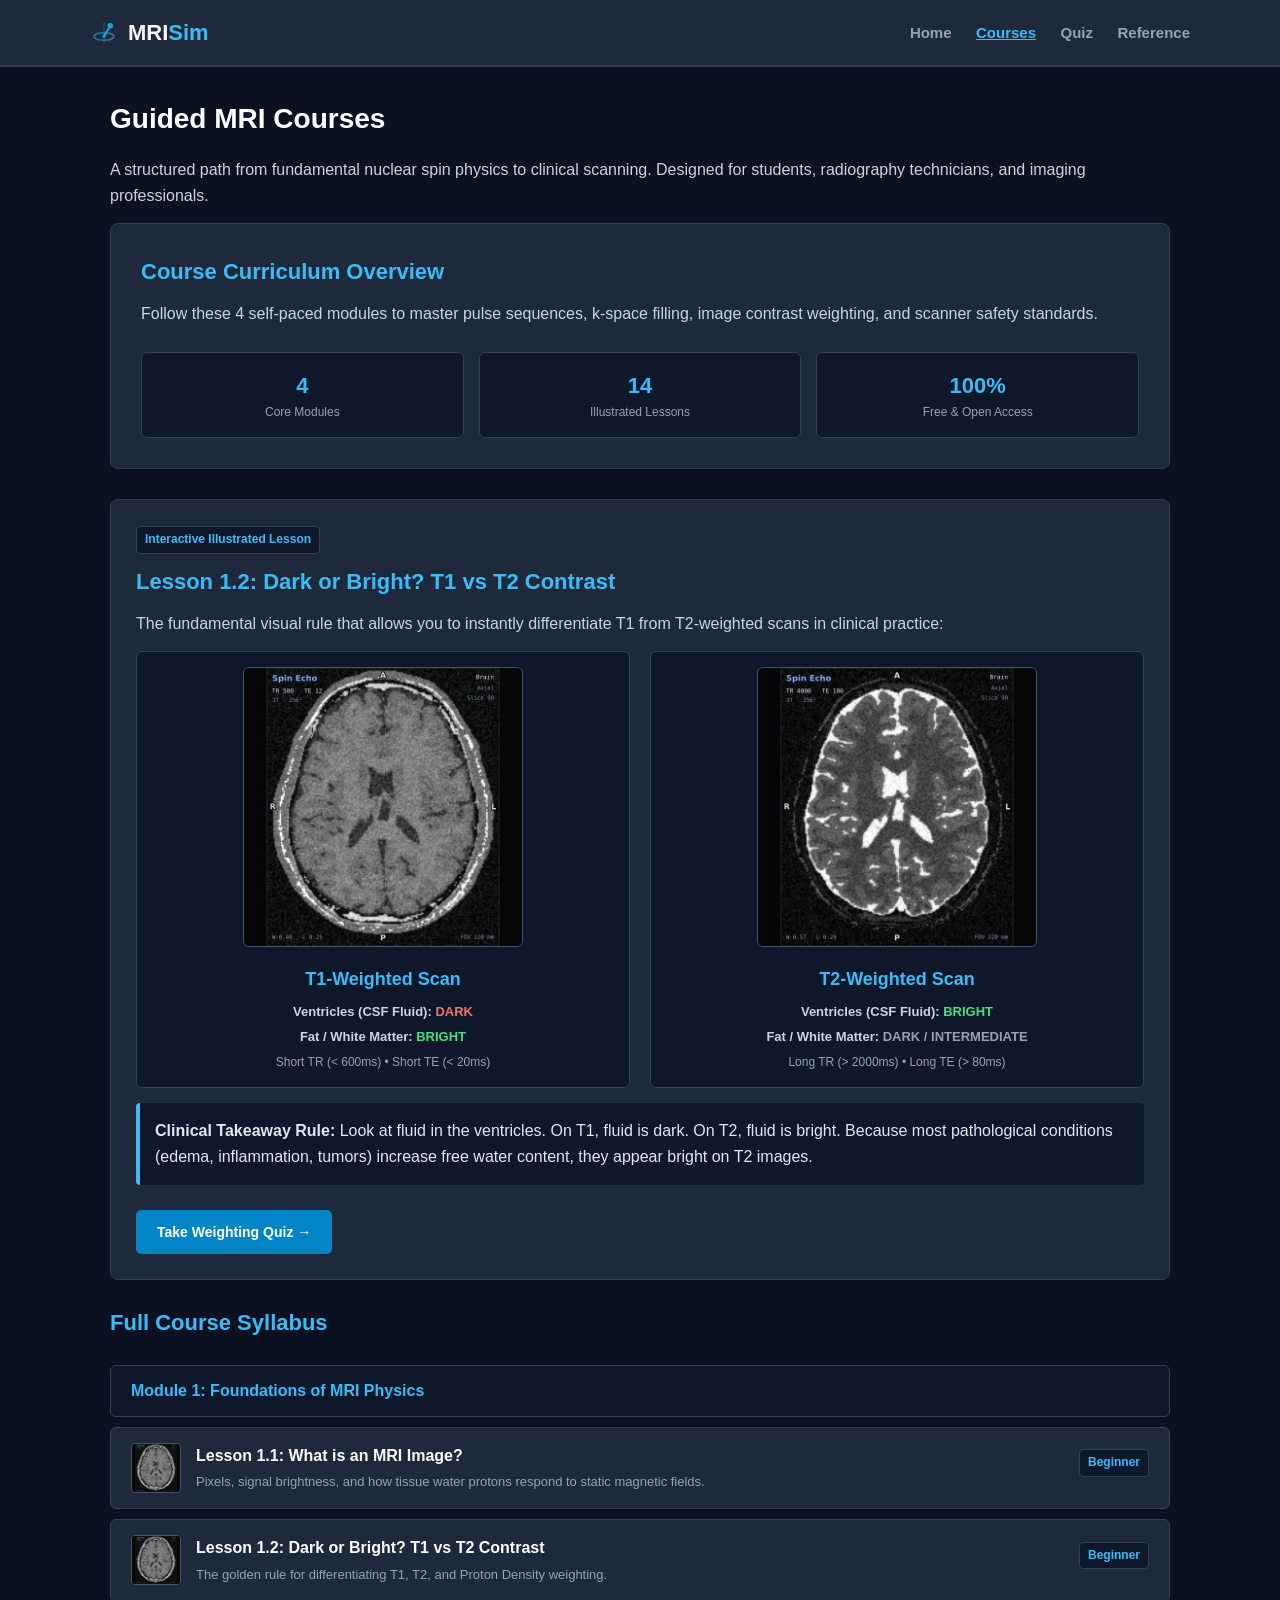
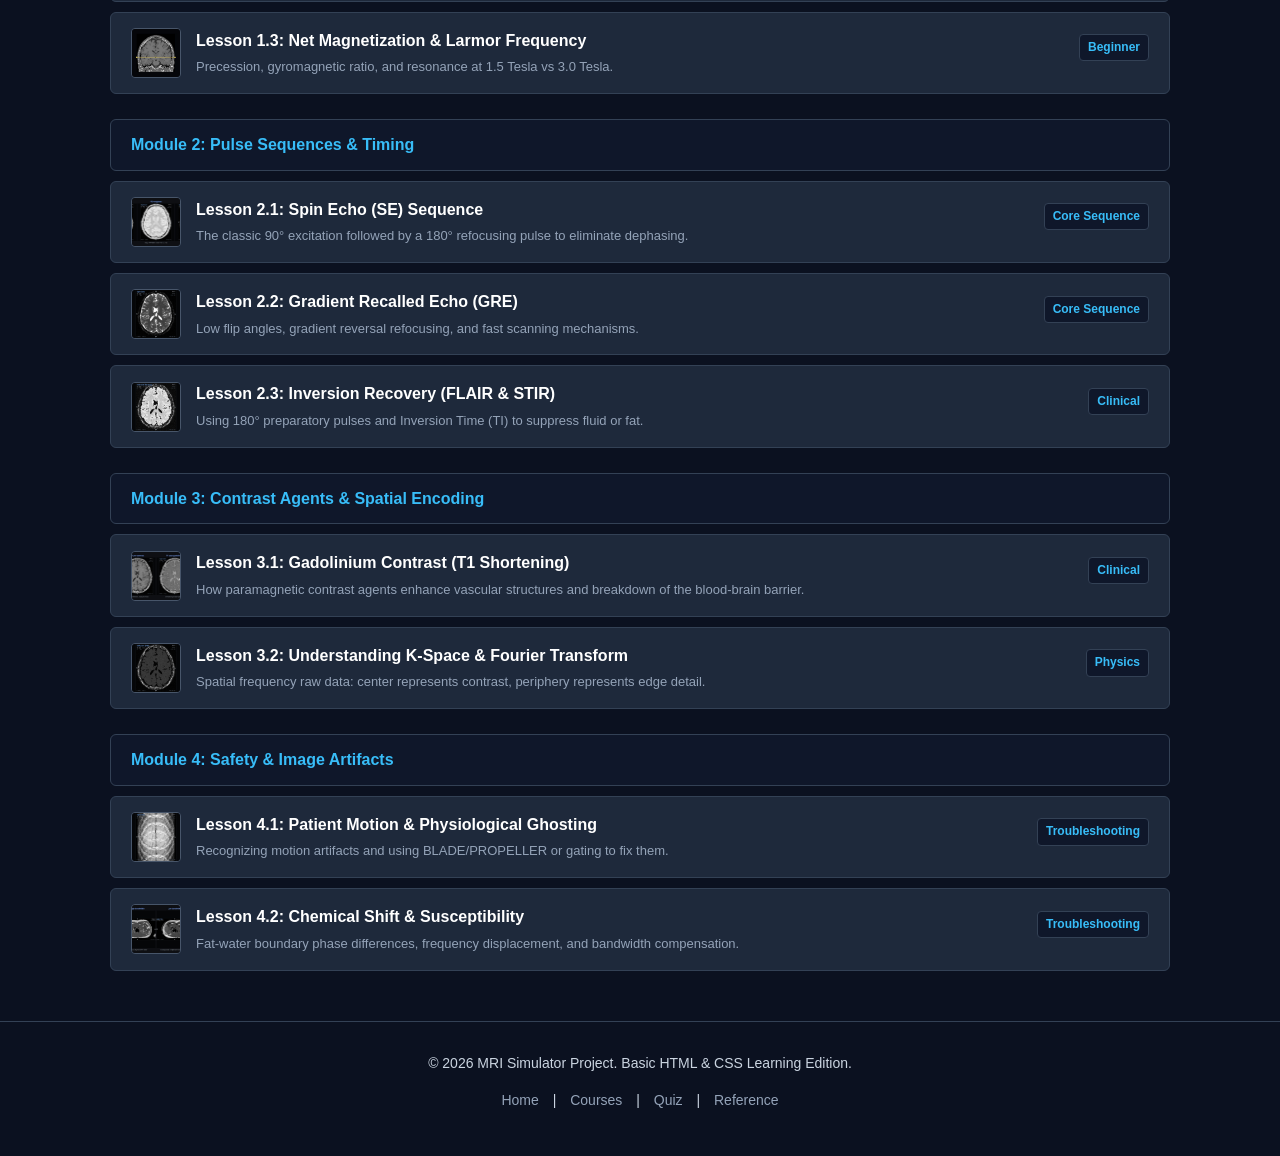
==== course.html @ f2201b95 "feat: course page design complete" ====
<!DOCTYPE html>
<html lang="en">
<head>
    <meta charset="UTF-8">
    <meta name="viewport" content="width=device-width, initial-scale=1.0">
    <title>MRI Simulator — Courses</title>
    <link rel="stylesheet" href="style.css">
</head>
<body>

    <!-- Simple Navigation Header with Logo -->
    <header>
        <div class="header-container">
            <a href="index.html" class="logo">
                <img src="img/logo.svg" alt="MRI Simulator Logo" class="header-logo">
                <span>MRI</span>Sim
            </a>
            <nav>
                <a href="index.html">Home</a>
                <a href="courses.html" class="active">Courses</a>
                <a href="quiz.html">Quiz</a>
                <a href="reference.html">Reference</a>
            </nav>
        </div>
    </header>

    <!-- Main Container -->
    <div class="container">

        <!-- Page Heading -->
        <h1>Guided MRI Courses</h1>
        <p>
            A structured path from fundamental nuclear spin physics to clinical scanning. Designed for students, radiography technicians, and imaging professionals.
        </p>

        <!-- Course Summary Hero -->
        <div class="hero">
            <h2>Course Curriculum Overview</h2>
            <p>
                Follow these 4 self-paced modules to master pulse sequences, k-space filling, image contrast weighting, and scanner safety standards.
            </p>
            <div class="stats-row">
                <div class="stat-box">
                    <div class="stat-number">4</div>
                    <div class="stat-label">Core Modules</div>
                </div>
                <div class="stat-box">
                    <div class="stat-number">14</div>
                    <div class="stat-label">Illustrated Lessons</div>
                </div>
                <div class="stat-box">
                    <div class="stat-number">100%</div>
                    <div class="stat-label">Free &amp; Open Access</div>
                </div>
            </div>
        </div>

        <!-- Featured Lesson: Visual T1 vs T2 Comparison -->
        <div class="quiz-box">
            <span class="card-tag">Interactive Illustrated Lesson</span>
            <h2>Lesson 1.2: Dark or Bright? T1 vs T2 Contrast</h2>
            <p>
                The fundamental visual rule that allows you to instantly differentiate T1 from T2-weighted scans in clinical practice:
            </p>

            <!-- Visual Side-by-Side Scans -->
            <div class="lesson-compare-grid">
                <!-- Column 1: T1 Scan -->
                <div class="lesson-compare-col">
                    <img src="img/lesson-t1.jpg" alt="T1 Weighted Brain MRI Scan" class="lesson-img">
                    <h3 style="color: #38bdf8;">T1-Weighted Scan</h3>
                    <p style="font-size: 13px; color: #cbd5e1; margin-bottom: 5px;"><strong>Ventricles (CSF Fluid):</strong> <span style="color: #f87171; font-weight: bold;">DARK</span></p>
                    <p style="font-size: 13px; color: #cbd5e1; margin-bottom: 5px;"><strong>Fat / White Matter:</strong> <span style="color: #4ade80; font-weight: bold;">BRIGHT</span></p>
                    <p style="font-size: 12px; color: #94a3b8; margin: 0;">Short TR (&lt; 600ms) &bull; Short TE (&lt; 20ms)</p>
                </div>

                <!-- Column 2: T2 Scan -->
                <div class="lesson-compare-col">
                    <img src="img/lesson-t2.jpg" alt="T2 Weighted Brain MRI Scan" class="lesson-img">
                    <h3 style="color: #38bdf8;">T2-Weighted Scan</h3>
                    <p style="font-size: 13px; color: #cbd5e1; margin-bottom: 5px;"><strong>Ventricles (CSF Fluid):</strong> <span style="color: #4ade80; font-weight: bold;">BRIGHT</span></p>
                    <p style="font-size: 13px; color: #cbd5e1; margin-bottom: 5px;"><strong>Fat / White Matter:</strong> <span style="color: #94a3b8; font-weight: bold;">DARK / INTERMEDIATE</span></p>
                    <p style="font-size: 12px; color: #94a3b8; margin: 0;">Long TR (&gt; 2000ms) &bull; Long TE (&gt; 80ms)</p>
                </div>
            </div>

            <div style="background-color: #0f172a; border-left: 4px solid #38bdf8; padding: 15px; border-radius: 4px; margin-top: 15px;">
                <strong>Clinical Takeaway Rule:</strong> Look at fluid in the ventricles. On T1, fluid is dark. On T2, fluid is bright. Because most pathological conditions (edema, inflammation, tumors) increase free water content, they appear bright on T2 images.
            </div>

            <div style="margin-top: 15px;">
                <a href="quiz.html" class="btn btn-primary">Take Weighting Quiz →</a>
            </div>
        </div>

        <!-- Curriculum Modules List with Image Previews -->
        <h2>Full Course Syllabus</h2>

        <!-- Module 1 -->
        <div class="module-header">Module 1: Foundations of MRI Physics</div>
        
        <div class="lesson-row">
            <div style="display: flex; align-items: center; gap: 15px;">
                <img src="img/lesson-what-is-mri.jpg" alt="MRI Lesson Preview" style="width: 50px; height: 50px; object-fit: cover; border-radius: 4px; border: 1px solid #475569;">
                <div class="lesson-info">
                    <h4>Lesson 1.1: What is an MRI Image?</h4>
                    <p>Pixels, signal brightness, and how tissue water protons respond to static magnetic fields.</p>
                </div>
            </div>
            <span class="card-tag">Beginner</span>
        </div>

        <div class="lesson-row">
            <div style="display: flex; align-items: center; gap: 15px;">
                <img src="img/lesson-t1.jpg" alt="T1 Lesson Preview" style="width: 50px; height: 50px; object-fit: cover; border-radius: 4px; border: 1px solid #475569;">
                <div class="lesson-info">
                    <h4>Lesson 1.2: Dark or Bright? T1 vs T2 Contrast</h4>
                    <p>The golden rule for differentiating T1, T2, and Proton Density weighting.</p>
                </div>
            </div>
            <span class="card-tag">Beginner</span>
        </div>

        <div class="lesson-row">
            <div style="display: flex; align-items: center; gap: 15px;">
                <img src="img/brain_axial.jpg" alt="Net Magnetization Preview" style="width: 50px; height: 50px; object-fit: cover; border-radius: 4px; border: 1px solid #475569;">
                <div class="lesson-info">
                    <h4>Lesson 1.3: Net Magnetization &amp; Larmor Frequency</h4>
                    <p>Precession, gyromagnetic ratio, and resonance at 1.5 Tesla vs 3.0 Tesla.</p>
                </div>
            </div>
            <span class="card-tag">Beginner</span>
        </div>

        <!-- Module 2 -->
        <div class="module-header">Module 2: Pulse Sequences &amp; Timing</div>

        <div class="lesson-row">
            <div style="display: flex; align-items: center; gap: 15px;">
                <img src="img/contrast-t1-pd-t2.jpg" alt="Spin Echo Sequence" style="width: 50px; height: 50px; object-fit: cover; border-radius: 4px; border: 1px solid #475569;">
                <div class="lesson-info">
                    <h4>Lesson 2.1: Spin Echo (SE) Sequence</h4>
                    <p>The classic 90° excitation followed by a 180° refocusing pulse to eliminate dephasing.</p>
                </div>
            </div>
            <span class="card-tag">Core Sequence</span>
        </div>

        <div class="lesson-row">
            <div style="display: flex; align-items: center; gap: 15px;">
                <img src="img/quiz-t2.jpg" alt="Gradient Echo Preview" style="width: 50px; height: 50px; object-fit: cover; border-radius: 4px; border: 1px solid #475569;">
                <div class="lesson-info">
                    <h4>Lesson 2.2: Gradient Recalled Echo (GRE)</h4>
                    <p>Low flip angles, gradient reversal refocusing, and fast scanning mechanisms.</p>
                </div>
            </div>
            <span class="card-tag">Core Sequence</span>
        </div>

        <div class="lesson-row">
            <div style="display: flex; align-items: center; gap: 15px;">
                <img src="img/quiz-flair.jpg" alt="FLAIR & STIR Preview" style="width: 50px; height: 50px; object-fit: cover; border-radius: 4px; border: 1px solid #475569;">
                <div class="lesson-info">
                    <h4>Lesson 2.3: Inversion Recovery (FLAIR &amp; STIR)</h4>
                    <p>Using 180° preparatory pulses and Inversion Time (TI) to suppress fluid or fat.</p>
                </div>
            </div>
            <span class="card-tag">Clinical</span>
        </div>

        <!-- Module 3 -->
        <div class="module-header">Module 3: Contrast Agents &amp; Spatial Encoding</div>

        <div class="lesson-row">
            <div style="display: flex; align-items: center; gap: 15px;">
                <img src="img/gd-enhancement.jpg" alt="Gadolinium Enhancement Scan" style="width: 50px; height: 50px; object-fit: cover; border-radius: 4px; border: 1px solid #475569;">
                <div class="lesson-info">
                    <h4>Lesson 3.1: Gadolinium Contrast (T1 Shortening)</h4>
                    <p>How paramagnetic contrast agents enhance vascular structures and breakdown of the blood-brain barrier.</p>
                </div>
            </div>
            <span class="card-tag">Clinical</span>
        </div>

        <div class="lesson-row">
            <div style="display: flex; align-items: center; gap: 15px;">
                <img src="img/quiz-dwi.jpg" alt="K-Space Preview" style="width: 50px; height: 50px; object-fit: cover; border-radius: 4px; border: 1px solid #475569;">
                <div class="lesson-info">
                    <h4>Lesson 3.2: Understanding K-Space &amp; Fourier Transform</h4>
                    <p>Spatial frequency raw data: center represents contrast, periphery represents edge detail.</p>
                </div>
            </div>
            <span class="card-tag">Physics</span>
        </div>

        <!-- Module 4 -->
        <div class="module-header">Module 4: Safety &amp; Image Artifacts</div>

        <div class="lesson-row">
            <div style="display: flex; align-items: center; gap: 15px;">
                <img src="img/artifact-motion.jpg" alt="Motion Artifact Scan" style="width: 50px; height: 50px; object-fit: cover; border-radius: 4px; border: 1px solid #475569;">
                <div class="lesson-info">
                    <h4>Lesson 4.1: Patient Motion &amp; Physiological Ghosting</h4>
                    <p>Recognizing motion artifacts and using BLADE/PROPELLER or gating to fix them.</p>
                </div>
            </div>
            <span class="card-tag">Troubleshooting</span>
        </div>

        <div class="lesson-row">
            <div style="display: flex; align-items: center; gap: 15px;">
                <img src="img/artifact-chemical-shift.jpg" alt="Chemical Shift Scan" style="width: 50px; height: 50px; object-fit: cover; border-radius: 4px; border: 1px solid #475569;">
                <div class="lesson-info">
                    <h4>Lesson 4.2: Chemical Shift &amp; Susceptibility</h4>
                    <p>Fat-water boundary phase differences, frequency displacement, and bandwidth compensation.</p>
                </div>
            </div>
            <span class="card-tag">Troubleshooting</span>
        </div>

    </div>

    <!-- Simple Footer -->
    <footer>
        <p>&copy; 2026 MRI Simulator Project. Basic HTML &amp; CSS Learning Edition.</p>
        <p>
            <a href="index.html">Home</a> |
            <a href="courses.html">Courses</a> |
            <a href="quiz.html">Quiz</a> |
            <a href="reference.html">Reference</a>
        </p>
    </footer>

</body>
</html>
---- style.css ----
/* ========================================================
   Basic Stylesheet for MRI Project (Beginner Friendly)
   ======================================================== */

* {
    margin: 0;
    padding: 0;
    box-sizing: border-box;
    font-family: Arial, Helvetica, sans-serif;
}

body {
    background-color: #0b1120;
    color: #e2e8f0;
    line-height: 1.6;
}

/* Header & Navigation Bar */
header {
    background-color: #1e293b;
    border-bottom: 2px solid #334155;
    padding: 15px 30px;
}

.header-container {
    max-width: 1100px;
    margin: 0 auto;
    display: flex;
    justify-content: space-between;
    align-items: center;
    flex-wrap: wrap;
    gap: 15px;
}

.logo {
    display: flex;
    align-items: center;
    font-size: 22px;
    font-weight: bold;
    color: #38bdf8;
    text-decoration: none;
}

.header-logo {
    width: 28px;
    height: 28px;
    margin-right: 10px;
}

.logo span {
    color: #f8fafc;
}

nav a {
    color: #94a3b8;
    text-decoration: none;
    margin-left: 20px;
    font-size: 15px;
    font-weight: bold;
}

nav a:hover,
nav a.active {
    color: #38bdf8;
    text-decoration: underline;
}

/* Main Container */
.container {
    max-width: 1100px;
    margin: 30px auto;
    padding: 0 20px;
}

/* Headings */
h1 {
    font-size: 28px;
    margin-bottom: 15px;
    color: #ffffff;
}

h2 {
    font-size: 22px;
    margin-bottom: 12px;
    color: #38bdf8;
}

h3 {
    font-size: 18px;
    margin-bottom: 8px;
    color: #f1f5f9;
}

p {
    margin-bottom: 15px;
    color: #cbd5e1;
}

/* Hero Section */
.hero {
    background-color: #1e293b;
    border: 1px solid #334155;
    border-radius: 8px;
    padding: 30px;
    margin-bottom: 30px;
}

.hero-grid {
    display: flex;
    gap: 30px;
    align-items: center;
    flex-wrap: wrap;
}

.hero-text {
    flex: 1 1 480px;
}

.hero-image-wrap {
    flex: 1 1 320px;
    text-align: center;
}

.hero-img {
    width: 100%;
    max-width: 420px;
    border-radius: 8px;
    border: 2px solid #334155;
    display: block;
    margin: 0 auto;
}

.image-caption {
    font-size: 12px;
    color: #94a3b8;
    margin-top: 8px;
    font-style: italic;
}

/* Buttons */
.btn {
    display: inline-block;
    padding: 10px 20px;
    font-size: 14px;
    font-weight: bold;
    text-decoration: none;
    border-radius: 5px;
    margin-right: 10px;
    margin-top: 10px;
    cursor: pointer;
    border: 1px solid transparent;
}

.btn-primary {
    background-color: #0284c7;
    color: #ffffff;
}

.btn-primary:hover {
    background-color: #0369a1;
}

.btn-secondary {
    background-color: #334155;
    color: #ffffff;
}

.btn-secondary:hover {
    background-color: #475569;
}

/* Stats / Metrics Row */
.stats-row {
    display: flex;
    flex-wrap: wrap;
    gap: 15px;
    margin-top: 25px;
}

.stat-box {
    background-color: #0f172a;
    border: 1px solid #334155;
    padding: 15px;
    border-radius: 6px;
    flex: 1 1 180px;
    text-align: center;
}

.stat-number {
    font-size: 22px;
    font-weight: bold;
    color: #38bdf8;
}

.stat-label {
    font-size: 12px;
    color: #94a3b8;
}

/* Cards Grid Layout */
.grid {
    display: flex;
    flex-wrap: wrap;
    gap: 20px;
    margin-bottom: 30px;
}

.card {
    background-color: #1e293b;
    border: 1px solid #334155;
    border-radius: 8px;
    padding: 20px;
    flex: 1 1 300px;
}

.card-img {
    width: 100%;
    height: 180px;
    object-fit: cover;
    border-radius: 6px;
    margin-bottom: 12px;
    border: 1px solid #334155;
    display: block;
}

.card-tag {
    display: inline-block;
    background-color: #0f172a;
    color: #38bdf8;
    font-size: 12px;
    font-weight: bold;
    padding: 3px 8px;
    border-radius: 4px;
    margin-bottom: 10px;
    border: 1px solid #334155;
}

/* Simple Tables */
table {
    width: 100%;
    border-collapse: collapse;
    margin: 20px 0;
    background-color: #1e293b;
    border-radius: 6px;
    overflow: hidden;
}

th, td {
    border: 1px solid #334155;
    padding: 12px 15px;
    text-align: left;
}

th {
    background-color: #0f172a;
    color: #38bdf8;
}


/* Quiz Page Styles */
.quiz-box {
    background-color: #1e293b;
    border: 1px solid #334155;
    border-radius: 8px;
    padding: 25px;
    margin-bottom: 25px;
}

.question-title {
    font-size: 18px;
    font-weight: bold;
    margin-bottom: 15px;
    color: #ffffff;
}

.quiz-scan-container {
    background-color: #0f172a;
    border: 1px solid #334155;
    border-radius: 6px;
    padding: 15px;
    text-align: center;
    margin-bottom: 20px;
}

.quiz-scan-img {
    width: 100%;
    max-width: 320px;
    height: auto;
    border-radius: 6px;
    border: 2px solid #38bdf8;
    display: block;
    margin: 0 auto 10px;
}

.options-list {
    list-style: none;
    margin-bottom: 20px;
}

.options-list li {
    background-color: #0f172a;
    border: 1px solid #334155;
    border-radius: 6px;
    padding: 12px 15px;
    margin-bottom: 10px;
    cursor: pointer;
}

.options-list li:hover {
    border-color: #38bdf8;
}

.options-list input[type="radio"] {
    margin-right: 10px;
}

.explanation-box {
    background-color: #0f2744;
    border-left: 4px solid #38bdf8;
    padding: 15px;
    border-radius: 4px;
    margin-top: 15px;
    font-size: 14px;
}

/* Filter Chips */
.topic-chips {
    display: flex;
    flex-wrap: wrap;
    gap: 10px;
    margin-bottom: 25px;
}

.chip {
    background-color: #1e293b;
    border: 1px solid #334155;
    color: #cbd5e1;
    padding: 8px 15px;
    border-radius: 20px;
    font-size: 13px;
    text-decoration: none;
}

.chip:hover,
.chip.active {
    background-color: #0284c7;
    color: #ffffff;
    border-color: #0284c7;
}

/* Reference Layout (Sidebar + Content) */
.ref-layout {
    display: flex;
    gap: 25px;
    flex-wrap: wrap;
}

.ref-sidebar {
    width: 260px;
    flex-shrink: 0;
}

.ref-sidebar .card {
    padding: 15px;
}

.ref-sidebar-list {
    list-style: none;
}

.ref-sidebar-list li a {
    display: block;
    padding: 8px 10px;
    color: #cbd5e1;
    text-decoration: none;
    font-size: 14px;
    border-radius: 4px;
}

.ref-sidebar-list li a:hover,
.ref-sidebar-list li a.active {
    background-color: #0f172a;
    color: #38bdf8;
}

.ref-content {
    flex: 1 1 500px;
}

.search-box {
    width: 100%;
    padding: 12px 15px;
    background-color: #1e293b;
    border: 1px solid #334155;
    border-radius: 6px;
    color: #ffffff;
    font-size: 14px;
    margin-bottom: 20px;
}

.search-box:focus {
    outline: none;
    border-color: #38bdf8;
}

.ref-item {
    background-color: #1e293b;
    border: 1px solid #334155;
    border-radius: 8px;
    padding: 20px;
    margin-bottom: 20px;
}

.ref-item h3 {
    color: #38bdf8;
    margin-bottom: 10px;
}

.ref-thumb {
    width: 100%;
    max-width: 260px;
    height: auto;
    border-radius: 6px;
    border: 1px solid #475569;
    margin-top: 12px;
    display: block;
}

.keypoints-list {
    margin-top: 10px;
    padding-left: 20px;
    color: #94a3b8;
    font-size: 14px;
}

.keypoints-list li {
    margin-bottom: 4px;
}

/* Course Lesson Comparisons */
.lesson-compare-grid {
    display: flex;
    gap: 20px;
    margin: 15px 0;
    flex-wrap: wrap;
}

.lesson-compare-col {
    flex: 1 1 280px;
    background-color: #0f172a;
    border: 1px solid #334155;
    border-radius: 6px;
    padding: 15px;
    text-align: center;
}

.lesson-img {
    width: 100%;
    max-width: 280px;
    height: auto;
    border-radius: 6px;
    margin-bottom: 10px;
    border: 1px solid #475569;
}

/* Course Modules List */
.module-header {
    background-color: #0f172a;
    border: 1px solid #334155;
    padding: 12px 20px;
    border-radius: 6px;
    margin-top: 25px;
    margin-bottom: 10px;
    font-weight: bold;
    color: #38bdf8;
}

.lesson-row {
    background-color: #1e293b;
    border: 1px solid #334155;
    border-radius: 6px;
    padding: 15px 20px;
    margin-bottom: 10px;
    display: flex;
    justify-content: space-between;
    align-items: center;
    flex-wrap: wrap;
    gap: 10px;
}

.lesson-info h4 {
    color: #ffffff;
    font-size: 16px;
    margin-bottom: 4px;
}

.lesson-info p {
    font-size: 13px;
    color: #94a3b8;
    margin: 0;
}

/* Footer */
footer {
    background-color: #0b1120;
    border-top: 1px solid #334155;
    padding: 30px 20px;
    text-align: center;
    color: #64748b;
    font-size: 14px;
    margin-top: 50px;
}

footer a {
    color: #94a3b8;
    text-decoration: none;
    margin: 0 10px;
}

footer a:hover {
    color: #38bdf8;
}
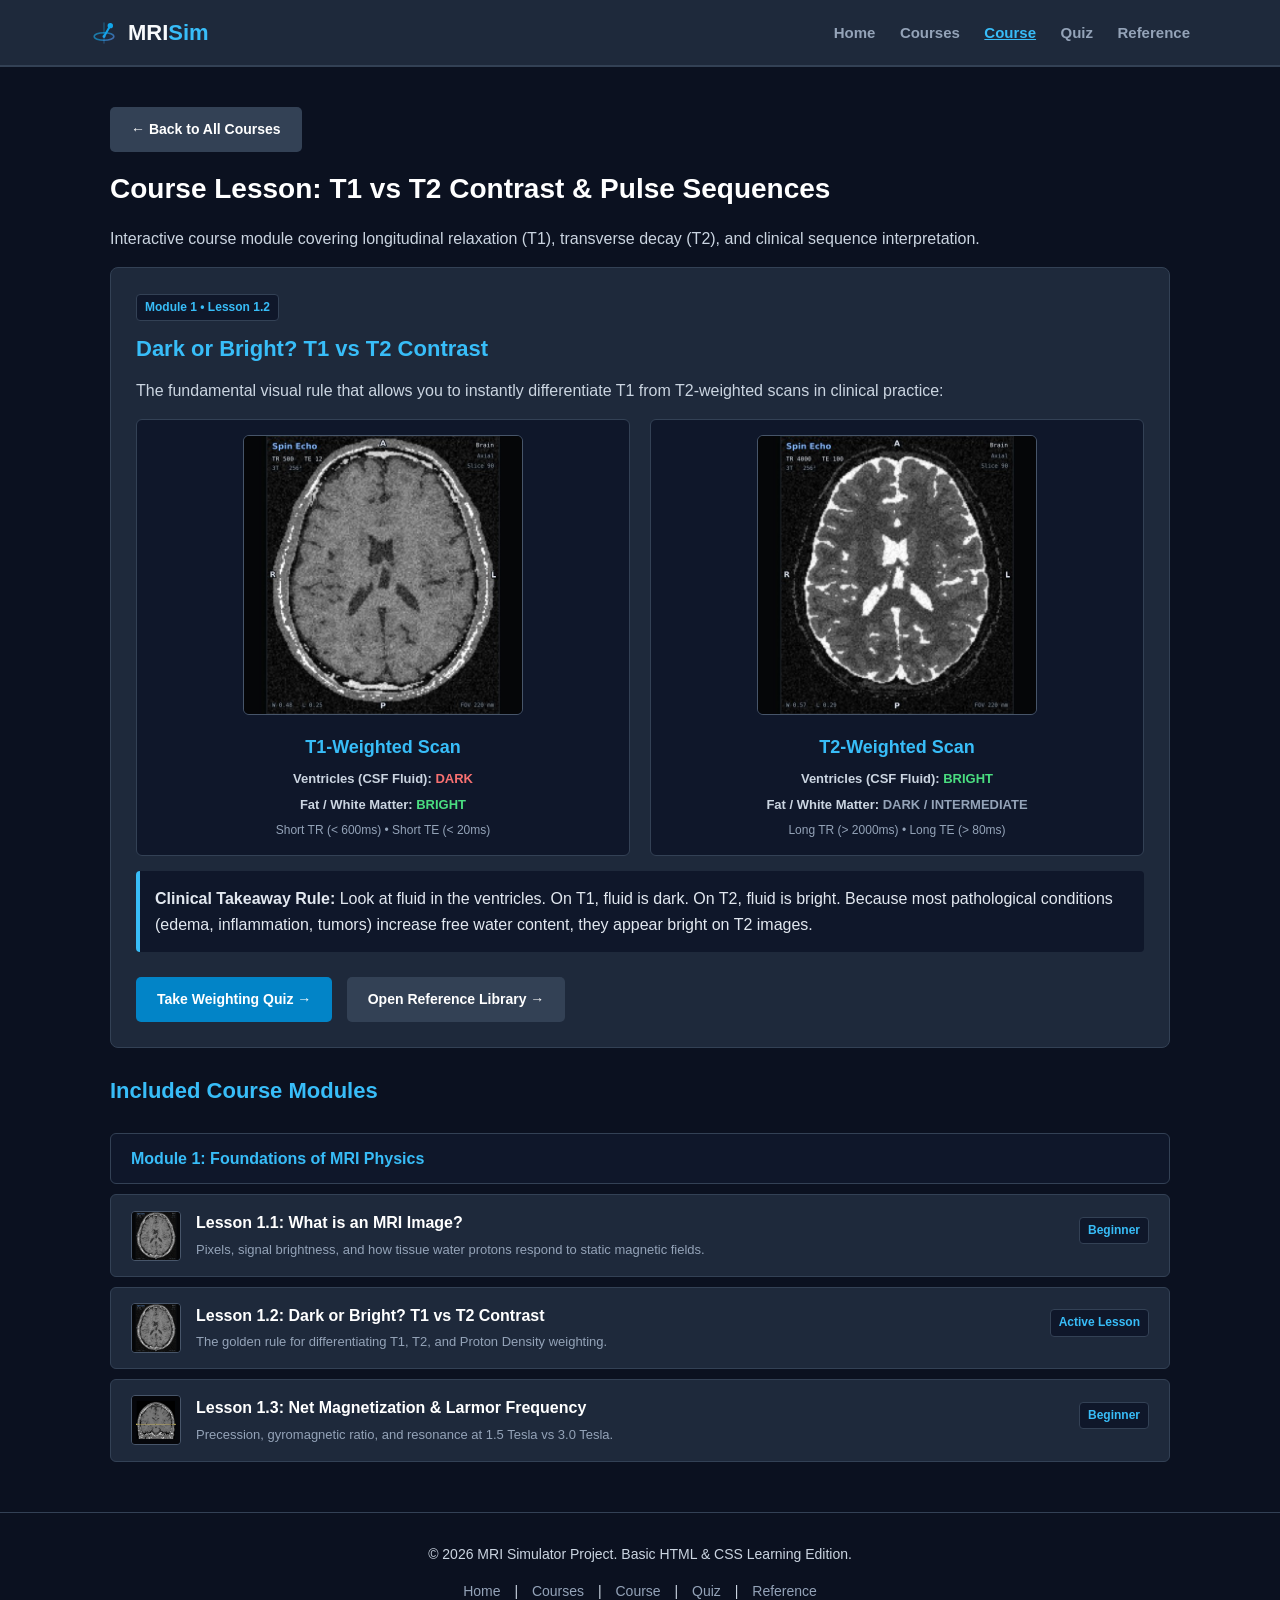
==== commit ba35e162: "feat: keep design images into project folder" ====
--- a/course.html
+++ b/course.html
@@ -1,14 +1,15 @@
 <!DOCTYPE html>
 <html lang="en">
+
 <head>
     <meta charset="UTF-8">
     <meta name="viewport" content="width=device-width, initial-scale=1.0">
-    <title>MRI Simulator — Courses</title>
+    <title>MRI Simulator — Course Detail</title>
     <link rel="stylesheet" href="style.css">
 </head>
+
 <body>
 
-    <!-- Simple Navigation Header with Logo -->
     <header>
         <div class="header-container">
             <a href="index.html" class="logo">
@@ -17,91 +18,78 @@
             </a>
             <nav>
                 <a href="index.html">Home</a>
-                <a href="courses.html" class="active">Courses</a>
+                <a href="courses.html">Courses</a>
+                <a href="course.html" class="active">Course</a>
                 <a href="quiz.html">Quiz</a>
                 <a href="reference.html">Reference</a>
             </nav>
         </div>
     </header>
 
-    <!-- Main Container -->
     <div class="container">
 
-        <!-- Page Heading -->
-        <h1>Guided MRI Courses</h1>
+        <div style="margin-bottom: 15px;">
+            <a href="courses.html" class="btn btn-secondary">← Back to All Courses</a>
+        </div>
+
+        <h1>Course Lesson: T1 vs T2 Contrast &amp; Pulse Sequences</h1>
         <p>
-            A structured path from fundamental nuclear spin physics to clinical scanning. Designed for students, radiography technicians, and imaging professionals.
+            Interactive course module covering longitudinal relaxation (T1), transverse decay (T2), and clinical sequence interpretation.
         </p>
 
-        <!-- Course Summary Hero -->
-        <div class="hero">
-            <h2>Course Curriculum Overview</h2>
+        <div class="quiz-box">
+            <span class="card-tag">Module 1 &bull; Lesson 1.2</span>
+            <h2>Dark or Bright? T1 vs T2 Contrast</h2>
             <p>
-                Follow these 4 self-paced modules to master pulse sequences, k-space filling, image contrast weighting, and scanner safety standards.
-            </p>
-            <div class="stats-row">
-                <div class="stat-box">
-                    <div class="stat-number">4</div>
-                    <div class="stat-label">Core Modules</div>
-                </div>
-                <div class="stat-box">
-                    <div class="stat-number">14</div>
-                    <div class="stat-label">Illustrated Lessons</div>
-                </div>
-                <div class="stat-box">
-                    <div class="stat-number">100%</div>
-                    <div class="stat-label">Free &amp; Open Access</div>
-                </div>
-            </div>
-        </div>
-
-        <!-- Featured Lesson: Visual T1 vs T2 Comparison -->
-        <div class="quiz-box">
-            <span class="card-tag">Interactive Illustrated Lesson</span>
-            <h2>Lesson 1.2: Dark or Bright? T1 vs T2 Contrast</h2>
-            <p>
-                The fundamental visual rule that allows you to instantly differentiate T1 from T2-weighted scans in clinical practice:
+                The fundamental visual rule that allows you to instantly differentiate T1 from T2-weighted scans in
+                clinical practice:
             </p>
 
-            <!-- Visual Side-by-Side Scans -->
             <div class="lesson-compare-grid">
-                <!-- Column 1: T1 Scan -->
                 <div class="lesson-compare-col">
                     <img src="img/lesson-t1.jpg" alt="T1 Weighted Brain MRI Scan" class="lesson-img">
                     <h3 style="color: #38bdf8;">T1-Weighted Scan</h3>
-                    <p style="font-size: 13px; color: #cbd5e1; margin-bottom: 5px;"><strong>Ventricles (CSF Fluid):</strong> <span style="color: #f87171; font-weight: bold;">DARK</span></p>
-                    <p style="font-size: 13px; color: #cbd5e1; margin-bottom: 5px;"><strong>Fat / White Matter:</strong> <span style="color: #4ade80; font-weight: bold;">BRIGHT</span></p>
-                    <p style="font-size: 12px; color: #94a3b8; margin: 0;">Short TR (&lt; 600ms) &bull; Short TE (&lt; 20ms)</p>
+                    <p style="font-size: 13px; color: #cbd5e1; margin-bottom: 5px;"><strong>Ventricles (CSF
+                            Fluid):</strong> <span style="color: #f87171; font-weight: bold;">DARK</span></p>
+                    <p style="font-size: 13px; color: #cbd5e1; margin-bottom: 5px;"><strong>Fat / White Matter:</strong>
+                        <span style="color: #4ade80; font-weight: bold;">BRIGHT</span></p>
+                    <p style="font-size: 12px; color: #94a3b8; margin: 0;">Short TR (&lt; 600ms) &bull; Short TE (&lt;
+                        20ms)</p>
                 </div>
 
-                <!-- Column 2: T2 Scan -->
                 <div class="lesson-compare-col">
                     <img src="img/lesson-t2.jpg" alt="T2 Weighted Brain MRI Scan" class="lesson-img">
                     <h3 style="color: #38bdf8;">T2-Weighted Scan</h3>
-                    <p style="font-size: 13px; color: #cbd5e1; margin-bottom: 5px;"><strong>Ventricles (CSF Fluid):</strong> <span style="color: #4ade80; font-weight: bold;">BRIGHT</span></p>
-                    <p style="font-size: 13px; color: #cbd5e1; margin-bottom: 5px;"><strong>Fat / White Matter:</strong> <span style="color: #94a3b8; font-weight: bold;">DARK / INTERMEDIATE</span></p>
-                    <p style="font-size: 12px; color: #94a3b8; margin: 0;">Long TR (&gt; 2000ms) &bull; Long TE (&gt; 80ms)</p>
+                    <p style="font-size: 13px; color: #cbd5e1; margin-bottom: 5px;"><strong>Ventricles (CSF
+                            Fluid):</strong> <span style="color: #4ade80; font-weight: bold;">BRIGHT</span></p>
+                    <p style="font-size: 13px; color: #cbd5e1; margin-bottom: 5px;"><strong>Fat / White Matter:</strong>
+                        <span style="color: #94a3b8; font-weight: bold;">DARK / INTERMEDIATE</span></p>
+                    <p style="font-size: 12px; color: #94a3b8; margin: 0;">Long TR (&gt; 2000ms) &bull; Long TE (&gt;
+                        80ms)</p>
                 </div>
             </div>
 
-            <div style="background-color: #0f172a; border-left: 4px solid #38bdf8; padding: 15px; border-radius: 4px; margin-top: 15px;">
-                <strong>Clinical Takeaway Rule:</strong> Look at fluid in the ventricles. On T1, fluid is dark. On T2, fluid is bright. Because most pathological conditions (edema, inflammation, tumors) increase free water content, they appear bright on T2 images.
+            <div
+                style="background-color: #0f172a; border-left: 4px solid #38bdf8; padding: 15px; border-radius: 4px; margin-top: 15px;">
+                <strong>Clinical Takeaway Rule:</strong> Look at fluid in the ventricles. On T1, fluid is dark. On T2,
+                fluid is bright. Because most pathological conditions (edema, inflammation, tumors) increase free water
+                content, they appear bright on T2 images.
             </div>
 
             <div style="margin-top: 15px;">
                 <a href="quiz.html" class="btn btn-primary">Take Weighting Quiz →</a>
+                <a href="reference.html" class="btn btn-secondary">Open Reference Library →</a>
             </div>
         </div>
 
-        <!-- Curriculum Modules List with Image Previews -->
-        <h2>Full Course Syllabus</h2>
+        <h2>Included Course Modules</h2>
 
-        <!-- Module 1 -->
         <div class="module-header">Module 1: Foundations of MRI Physics</div>
-        
+
         <div class="lesson-row">
             <div style="display: flex; align-items: center; gap: 15px;">
-                <img src="img/lesson-what-is-mri.jpg" alt="MRI Lesson Preview" style="width: 50px; height: 50px; object-fit: cover; border-radius: 4px; border: 1px solid #475569;">
+                <img src="img/lesson-what-is-mri.jpg" alt="MRI Lesson Preview"
+                    style="width: 50px; height: 50px; object-fit: cover; border-radius: 4px; border: 1px solid #475569;">
                 <div class="lesson-info">
                     <h4>Lesson 1.1: What is an MRI Image?</h4>
                     <p>Pixels, signal brightness, and how tissue water protons respond to static magnetic fields.</p>
@@ -112,18 +100,20 @@
 
         <div class="lesson-row">
             <div style="display: flex; align-items: center; gap: 15px;">
-                <img src="img/lesson-t1.jpg" alt="T1 Lesson Preview" style="width: 50px; height: 50px; object-fit: cover; border-radius: 4px; border: 1px solid #475569;">
+                <img src="img/lesson-t1.jpg" alt="T1 Lesson Preview"
+                    style="width: 50px; height: 50px; object-fit: cover; border-radius: 4px; border: 1px solid #475569;">
                 <div class="lesson-info">
                     <h4>Lesson 1.2: Dark or Bright? T1 vs T2 Contrast</h4>
                     <p>The golden rule for differentiating T1, T2, and Proton Density weighting.</p>
                 </div>
             </div>
-            <span class="card-tag">Beginner</span>
+            <span class="card-tag">Active Lesson</span>
         </div>
 
         <div class="lesson-row">
             <div style="display: flex; align-items: center; gap: 15px;">
-                <img src="img/brain_axial.jpg" alt="Net Magnetization Preview" style="width: 50px; height: 50px; object-fit: cover; border-radius: 4px; border: 1px solid #475569;">
+                <img src="img/brain_axial.jpg" alt="Net Magnetization Preview"
+                    style="width: 50px; height: 50px; object-fit: cover; border-radius: 4px; border: 1px solid #475569;">
                 <div class="lesson-info">
                     <h4>Lesson 1.3: Net Magnetization &amp; Larmor Frequency</h4>
                     <p>Precession, gyromagnetic ratio, and resonance at 1.5 Tesla vs 3.0 Tesla.</p>
@@ -132,104 +122,19 @@
             <span class="card-tag">Beginner</span>
         </div>
 
-        <!-- Module 2 -->
-        <div class="module-header">Module 2: Pulse Sequences &amp; Timing</div>
-
-        <div class="lesson-row">
-            <div style="display: flex; align-items: center; gap: 15px;">
-                <img src="img/contrast-t1-pd-t2.jpg" alt="Spin Echo Sequence" style="width: 50px; height: 50px; object-fit: cover; border-radius: 4px; border: 1px solid #475569;">
-                <div class="lesson-info">
-                    <h4>Lesson 2.1: Spin Echo (SE) Sequence</h4>
-                    <p>The classic 90° excitation followed by a 180° refocusing pulse to eliminate dephasing.</p>
-                </div>
-            </div>
-            <span class="card-tag">Core Sequence</span>
-        </div>
-
-        <div class="lesson-row">
-            <div style="display: flex; align-items: center; gap: 15px;">
-                <img src="img/quiz-t2.jpg" alt="Gradient Echo Preview" style="width: 50px; height: 50px; object-fit: cover; border-radius: 4px; border: 1px solid #475569;">
-                <div class="lesson-info">
-                    <h4>Lesson 2.2: Gradient Recalled Echo (GRE)</h4>
-                    <p>Low flip angles, gradient reversal refocusing, and fast scanning mechanisms.</p>
-                </div>
-            </div>
-            <span class="card-tag">Core Sequence</span>
-        </div>
-
-        <div class="lesson-row">
-            <div style="display: flex; align-items: center; gap: 15px;">
-                <img src="img/quiz-flair.jpg" alt="FLAIR & STIR Preview" style="width: 50px; height: 50px; object-fit: cover; border-radius: 4px; border: 1px solid #475569;">
-                <div class="lesson-info">
-                    <h4>Lesson 2.3: Inversion Recovery (FLAIR &amp; STIR)</h4>
-                    <p>Using 180° preparatory pulses and Inversion Time (TI) to suppress fluid or fat.</p>
-                </div>
-            </div>
-            <span class="card-tag">Clinical</span>
-        </div>
-
-        <!-- Module 3 -->
-        <div class="module-header">Module 3: Contrast Agents &amp; Spatial Encoding</div>
-
-        <div class="lesson-row">
-            <div style="display: flex; align-items: center; gap: 15px;">
-                <img src="img/gd-enhancement.jpg" alt="Gadolinium Enhancement Scan" style="width: 50px; height: 50px; object-fit: cover; border-radius: 4px; border: 1px solid #475569;">
-                <div class="lesson-info">
-                    <h4>Lesson 3.1: Gadolinium Contrast (T1 Shortening)</h4>
-                    <p>How paramagnetic contrast agents enhance vascular structures and breakdown of the blood-brain barrier.</p>
-                </div>
-            </div>
-            <span class="card-tag">Clinical</span>
-        </div>
-
-        <div class="lesson-row">
-            <div style="display: flex; align-items: center; gap: 15px;">
-                <img src="img/quiz-dwi.jpg" alt="K-Space Preview" style="width: 50px; height: 50px; object-fit: cover; border-radius: 4px; border: 1px solid #475569;">
-                <div class="lesson-info">
-                    <h4>Lesson 3.2: Understanding K-Space &amp; Fourier Transform</h4>
-                    <p>Spatial frequency raw data: center represents contrast, periphery represents edge detail.</p>
-                </div>
-            </div>
-            <span class="card-tag">Physics</span>
-        </div>
-
-        <!-- Module 4 -->
-        <div class="module-header">Module 4: Safety &amp; Image Artifacts</div>
-
-        <div class="lesson-row">
-            <div style="display: flex; align-items: center; gap: 15px;">
-                <img src="img/artifact-motion.jpg" alt="Motion Artifact Scan" style="width: 50px; height: 50px; object-fit: cover; border-radius: 4px; border: 1px solid #475569;">
-                <div class="lesson-info">
-                    <h4>Lesson 4.1: Patient Motion &amp; Physiological Ghosting</h4>
-                    <p>Recognizing motion artifacts and using BLADE/PROPELLER or gating to fix them.</p>
-                </div>
-            </div>
-            <span class="card-tag">Troubleshooting</span>
-        </div>
-
-        <div class="lesson-row">
-            <div style="display: flex; align-items: center; gap: 15px;">
-                <img src="img/artifact-chemical-shift.jpg" alt="Chemical Shift Scan" style="width: 50px; height: 50px; object-fit: cover; border-radius: 4px; border: 1px solid #475569;">
-                <div class="lesson-info">
-                    <h4>Lesson 4.2: Chemical Shift &amp; Susceptibility</h4>
-                    <p>Fat-water boundary phase differences, frequency displacement, and bandwidth compensation.</p>
-                </div>
-            </div>
-            <span class="card-tag">Troubleshooting</span>
-        </div>
-
     </div>
 
-    <!-- Simple Footer -->
     <footer>
         <p>&copy; 2026 MRI Simulator Project. Basic HTML &amp; CSS Learning Edition.</p>
         <p>
             <a href="index.html">Home</a> |
             <a href="courses.html">Courses</a> |
+            <a href="course.html">Course</a> |
             <a href="quiz.html">Quiz</a> |
             <a href="reference.html">Reference</a>
         </p>
     </footer>
 
 </body>
+
 </html>
--- a/style.css
+++ b/style.css
@@ -1,7 +1,3 @@
-/* ========================================================
-   Basic Stylesheet for MRI Project (Beginner Friendly)
-   ======================================================== */
-
 * {
     margin: 0;
     padding: 0;
@@ -15,7 +11,6 @@
     line-height: 1.6;
 }
 
-/* Header & Navigation Bar */
 header {
     background-color: #1e293b;
     border-bottom: 2px solid #334155;
@@ -65,14 +60,12 @@
     text-decoration: underline;
 }
 
-/* Main Container */
 .container {
     max-width: 1100px;
     margin: 30px auto;
     padding: 0 20px;
 }
 
-/* Headings */
 h1 {
     font-size: 28px;
     margin-bottom: 15px;
@@ -96,7 +89,6 @@
     color: #cbd5e1;
 }
 
-/* Hero Section */
 .hero {
     background-color: #1e293b;
     border: 1px solid #334155;
@@ -137,7 +129,6 @@
     font-style: italic;
 }
 
-/* Buttons */
 .btn {
     display: inline-block;
     padding: 10px 20px;
@@ -169,7 +160,6 @@
     background-color: #475569;
 }
 
-/* Stats / Metrics Row */
 .stats-row {
     display: flex;
     flex-wrap: wrap;
@@ -197,7 +187,6 @@
     color: #94a3b8;
 }
 
-/* Cards Grid Layout */
 .grid {
     display: flex;
     flex-wrap: wrap;
@@ -235,7 +224,6 @@
     border: 1px solid #334155;
 }
 
-/* Simple Tables */
 table {
     width: 100%;
     border-collapse: collapse;
@@ -257,7 +245,6 @@
 }
 
 
-/* Quiz Page Styles */
 .quiz-box {
     background-color: #1e293b;
     border: 1px solid #334155;
@@ -323,7 +310,6 @@
     font-size: 14px;
 }
 
-/* Filter Chips */
 .topic-chips {
     display: flex;
     flex-wrap: wrap;
@@ -348,7 +334,6 @@
     border-color: #0284c7;
 }
 
-/* Reference Layout (Sidebar + Content) */
 .ref-layout {
     display: flex;
     gap: 25px;
@@ -437,7 +422,6 @@
     margin-bottom: 4px;
 }
 
-/* Course Lesson Comparisons */
 .lesson-compare-grid {
     display: flex;
     gap: 20px;
@@ -463,7 +447,6 @@
     border: 1px solid #475569;
 }
 
-/* Course Modules List */
 .module-header {
     background-color: #0f172a;
     border: 1px solid #334155;
@@ -500,7 +483,6 @@
     margin: 0;
 }
 
-/* Footer */
 footer {
     background-color: #0b1120;
     border-top: 1px solid #334155;
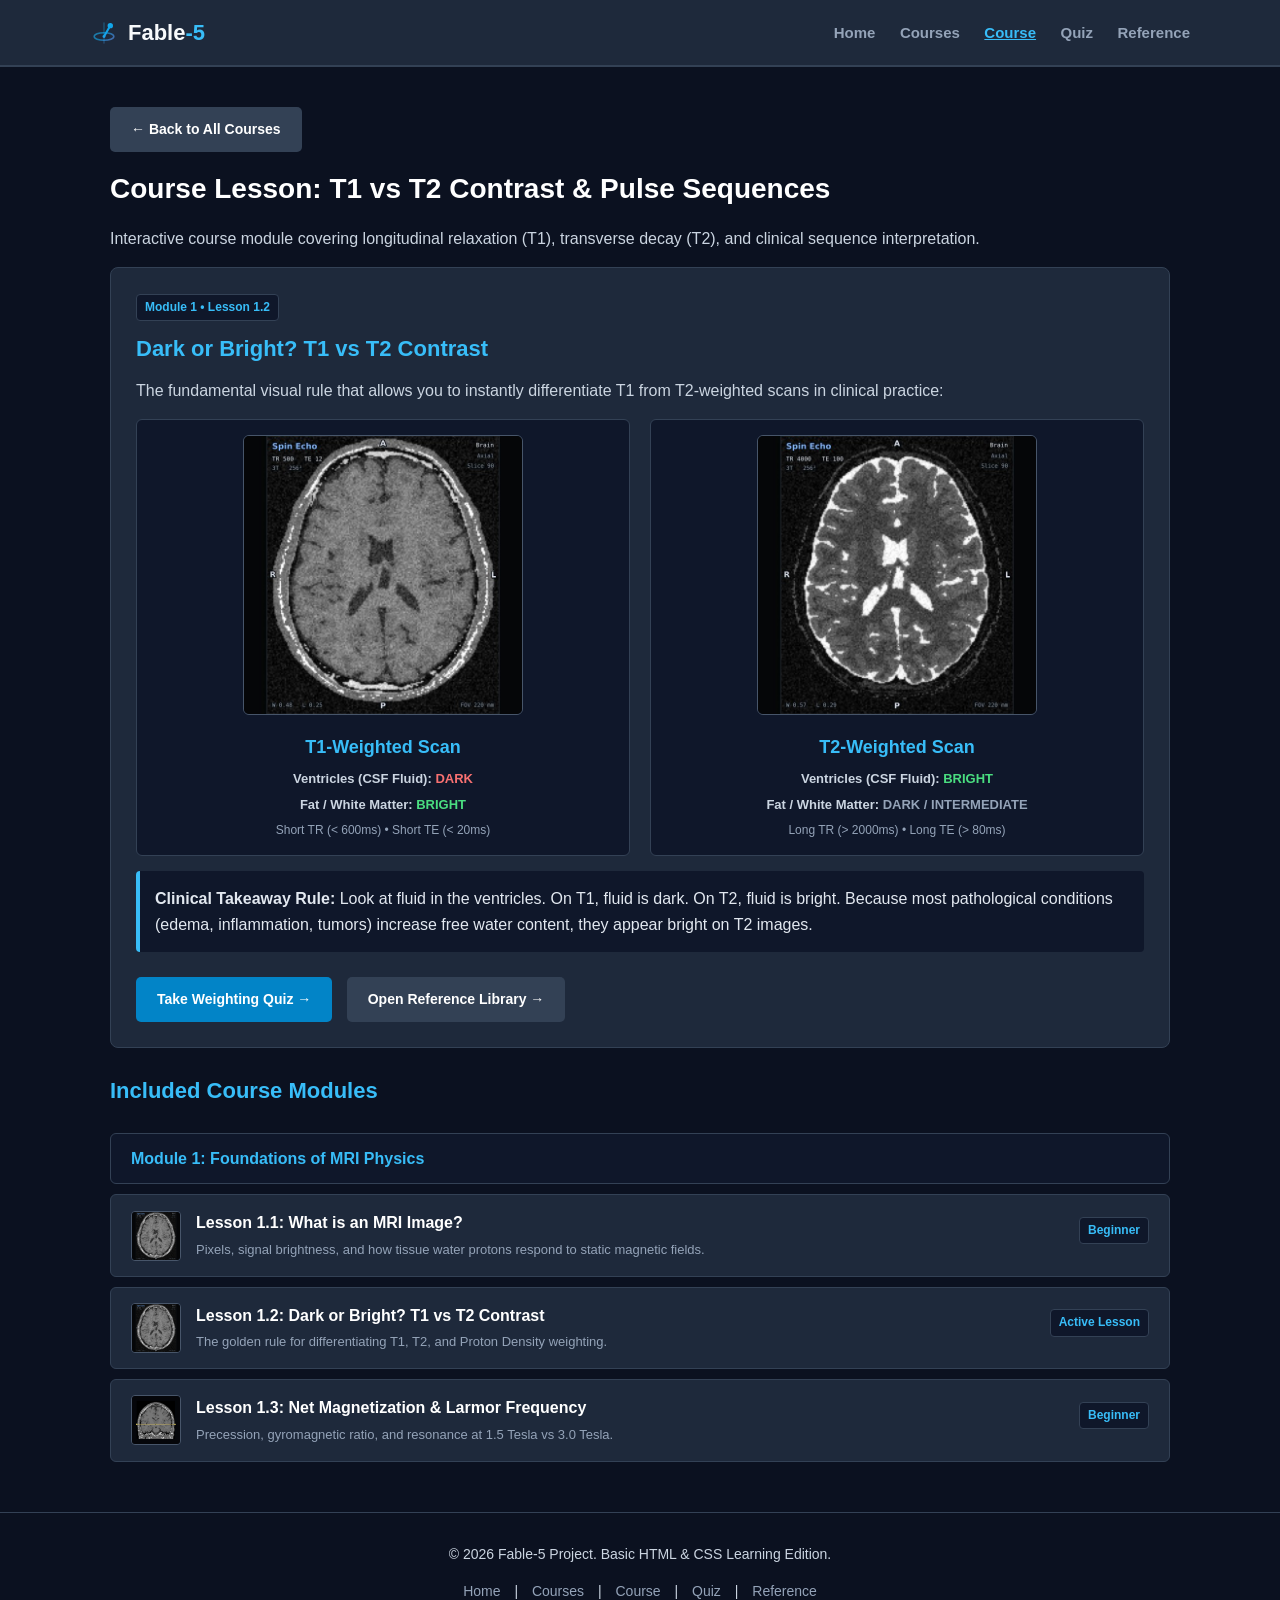
==== commit fb7e7d4e: "fix: update project name" ====
--- a/course.html
+++ b/course.html
@@ -4,7 +4,7 @@
 <head>
     <meta charset="UTF-8">
     <meta name="viewport" content="width=device-width, initial-scale=1.0">
-    <title>MRI Simulator — Course Detail</title>
+    <title>Fable-5 — Course Detail</title>
     <link rel="stylesheet" href="style.css">
 </head>
 
@@ -13,8 +13,8 @@
     <header>
         <div class="header-container">
             <a href="index.html" class="logo">
-                <img src="img/logo.svg" alt="MRI Simulator Logo" class="header-logo">
-                <span>MRI</span>Sim
+                <img src="img/logo.svg" alt="Fable-5 Logo" class="header-logo">
+                <span>Fable</span>-5
             </a>
             <nav>
                 <a href="index.html">Home</a>
@@ -34,7 +34,8 @@
 
         <h1>Course Lesson: T1 vs T2 Contrast &amp; Pulse Sequences</h1>
         <p>
-            Interactive course module covering longitudinal relaxation (T1), transverse decay (T2), and clinical sequence interpretation.
+            Interactive course module covering longitudinal relaxation (T1), transverse decay (T2), and clinical
+            sequence interpretation.
         </p>
 
         <div class="quiz-box">
@@ -52,7 +53,8 @@
                     <p style="font-size: 13px; color: #cbd5e1; margin-bottom: 5px;"><strong>Ventricles (CSF
                             Fluid):</strong> <span style="color: #f87171; font-weight: bold;">DARK</span></p>
                     <p style="font-size: 13px; color: #cbd5e1; margin-bottom: 5px;"><strong>Fat / White Matter:</strong>
-                        <span style="color: #4ade80; font-weight: bold;">BRIGHT</span></p>
+                        <span style="color: #4ade80; font-weight: bold;">BRIGHT</span>
+                    </p>
                     <p style="font-size: 12px; color: #94a3b8; margin: 0;">Short TR (&lt; 600ms) &bull; Short TE (&lt;
                         20ms)</p>
                 </div>
@@ -63,7 +65,8 @@
                     <p style="font-size: 13px; color: #cbd5e1; margin-bottom: 5px;"><strong>Ventricles (CSF
                             Fluid):</strong> <span style="color: #4ade80; font-weight: bold;">BRIGHT</span></p>
                     <p style="font-size: 13px; color: #cbd5e1; margin-bottom: 5px;"><strong>Fat / White Matter:</strong>
-                        <span style="color: #94a3b8; font-weight: bold;">DARK / INTERMEDIATE</span></p>
+                        <span style="color: #94a3b8; font-weight: bold;">DARK / INTERMEDIATE</span>
+                    </p>
                     <p style="font-size: 12px; color: #94a3b8; margin: 0;">Long TR (&gt; 2000ms) &bull; Long TE (&gt;
                         80ms)</p>
                 </div>
@@ -125,7 +128,7 @@
     </div>
 
     <footer>
-        <p>&copy; 2026 MRI Simulator Project. Basic HTML &amp; CSS Learning Edition.</p>
+        <p>&copy; 2026 Fable-5 Project. Basic HTML &amp; CSS Learning Edition.</p>
         <p>
             <a href="index.html">Home</a> |
             <a href="courses.html">Courses</a> |
@@ -137,4 +140,4 @@
 
 </body>
 
-</html>
+</html>
--- a/style.css
+++ b/style.css
@@ -1,504 +1,504 @@
 * {
-    margin: 0;
-    padding: 0;
-    box-sizing: border-box;
-    font-family: Arial, Helvetica, sans-serif;
+  margin: 0;
+  padding: 0;
+  box-sizing: border-box;
+  font-family: Arial, Helvetica, sans-serif;
 }
 
 body {
-    background-color: #0b1120;
-    color: #e2e8f0;
-    line-height: 1.6;
+  background-color: #0b1120;
+  color: #e2e8f0;
+  line-height: 1.6;
 }
 
 header {
-    background-color: #1e293b;
-    border-bottom: 2px solid #334155;
-    padding: 15px 30px;
+  background-color: #1e293b;
+  border-bottom: 2px solid #334155;
+  padding: 15px 30px;
 }
 
 .header-container {
-    max-width: 1100px;
-    margin: 0 auto;
-    display: flex;
-    justify-content: space-between;
-    align-items: center;
-    flex-wrap: wrap;
-    gap: 15px;
+  max-width: 1100px;
+  margin: 0 auto;
+  display: flex;
+  justify-content: space-between;
+  align-items: center;
+  flex-wrap: wrap;
+  gap: 15px;
 }
 
 .logo {
-    display: flex;
-    align-items: center;
-    font-size: 22px;
-    font-weight: bold;
-    color: #38bdf8;
-    text-decoration: none;
+  display: flex;
+  align-items: center;
+  font-size: 22px;
+  font-weight: bold;
+  color: #38bdf8;
+  text-decoration: none;
 }
 
 .header-logo {
-    width: 28px;
-    height: 28px;
-    margin-right: 10px;
+  width: 28px;
+  height: 28px;
+  margin-right: 10px;
 }
 
 .logo span {
-    color: #f8fafc;
+  color: #f8fafc;
 }
 
 nav a {
-    color: #94a3b8;
-    text-decoration: none;
-    margin-left: 20px;
-    font-size: 15px;
-    font-weight: bold;
+  color: #94a3b8;
+  text-decoration: none;
+  margin-left: 20px;
+  font-size: 15px;
+  font-weight: bold;
 }
 
 nav a:hover,
 nav a.active {
-    color: #38bdf8;
-    text-decoration: underline;
+  color: #38bdf8;
+  text-decoration: underline;
 }
 
 .container {
-    max-width: 1100px;
-    margin: 30px auto;
-    padding: 0 20px;
+  max-width: 1100px;
+  margin: 30px auto;
+  padding: 0 20px;
 }
 
 h1 {
-    font-size: 28px;
-    margin-bottom: 15px;
-    color: #ffffff;
+  font-size: 28px;
+  margin-bottom: 15px;
+  color: #ffffff;
 }
 
 h2 {
-    font-size: 22px;
-    margin-bottom: 12px;
-    color: #38bdf8;
+  font-size: 22px;
+  margin-bottom: 12px;
+  color: #38bdf8;
 }
 
 h3 {
-    font-size: 18px;
-    margin-bottom: 8px;
-    color: #f1f5f9;
+  font-size: 18px;
+  margin-bottom: 8px;
+  color: #f1f5f9;
 }
 
 p {
-    margin-bottom: 15px;
-    color: #cbd5e1;
+  margin-bottom: 15px;
+  color: #cbd5e1;
 }
 
 .hero {
-    background-color: #1e293b;
-    border: 1px solid #334155;
-    border-radius: 8px;
-    padding: 30px;
-    margin-bottom: 30px;
+  background-color: #1e293b;
+  border: 1px solid #334155;
+  border-radius: 8px;
+  padding: 30px;
+  margin-bottom: 30px;
 }
 
 .hero-grid {
-    display: flex;
-    gap: 30px;
-    align-items: center;
-    flex-wrap: wrap;
+  display: flex;
+  gap: 30px;
+  align-items: center;
+  flex-wrap: wrap;
 }
 
 .hero-text {
-    flex: 1 1 480px;
+  flex: 1 1 480px;
 }
 
 .hero-image-wrap {
-    flex: 1 1 320px;
-    text-align: center;
+  flex: 1 1 320px;
+  text-align: center;
 }
 
 .hero-img {
-    width: 100%;
-    max-width: 420px;
-    border-radius: 8px;
-    border: 2px solid #334155;
-    display: block;
-    margin: 0 auto;
+  width: 100%;
+  max-width: 420px;
+  border-radius: 8px;
+  border: 2px solid #334155;
+  display: block;
+  margin: 0 auto;
 }
 
 .image-caption {
-    font-size: 12px;
-    color: #94a3b8;
-    margin-top: 8px;
-    font-style: italic;
+  font-size: 12px;
+  color: #94a3b8;
+  margin-top: 8px;
+  font-style: italic;
 }
 
 .btn {
-    display: inline-block;
-    padding: 10px 20px;
-    font-size: 14px;
-    font-weight: bold;
-    text-decoration: none;
-    border-radius: 5px;
-    margin-right: 10px;
-    margin-top: 10px;
-    cursor: pointer;
-    border: 1px solid transparent;
+  display: inline-block;
+  padding: 10px 20px;
+  font-size: 14px;
+  font-weight: bold;
+  text-decoration: none;
+  border-radius: 5px;
+  margin-right: 10px;
+  margin-top: 10px;
+  cursor: pointer;
+  border: 1px solid transparent;
 }
 
 .btn-primary {
-    background-color: #0284c7;
-    color: #ffffff;
+  background-color: #0284c7;
+  color: #ffffff;
 }
 
 .btn-primary:hover {
-    background-color: #0369a1;
+  background-color: #0369a1;
 }
 
 .btn-secondary {
-    background-color: #334155;
-    color: #ffffff;
+  background-color: #334155;
+  color: #ffffff;
 }
 
 .btn-secondary:hover {
-    background-color: #475569;
+  background-color: #475569;
 }
 
 .stats-row {
-    display: flex;
-    flex-wrap: wrap;
-    gap: 15px;
-    margin-top: 25px;
+  display: flex;
+  flex-wrap: wrap;
+  gap: 15px;
+  margin-top: 25px;
 }
 
 .stat-box {
-    background-color: #0f172a;
-    border: 1px solid #334155;
-    padding: 15px;
-    border-radius: 6px;
-    flex: 1 1 180px;
-    text-align: center;
+  background-color: #0f172a;
+  border: 1px solid #334155;
+  padding: 15px;
+  border-radius: 6px;
+  flex: 1 1 180px;
+  text-align: center;
 }
 
 .stat-number {
-    font-size: 22px;
-    font-weight: bold;
-    color: #38bdf8;
+  font-size: 22px;
+  font-weight: bold;
+  color: #38bdf8;
 }
 
 .stat-label {
-    font-size: 12px;
-    color: #94a3b8;
+  font-size: 12px;
+  color: #94a3b8;
 }
 
 .grid {
-    display: flex;
-    flex-wrap: wrap;
-    gap: 20px;
-    margin-bottom: 30px;
+  display: flex;
+  flex-wrap: wrap;
+  gap: 20px;
+  margin-bottom: 30px;
 }
 
 .card {
-    background-color: #1e293b;
-    border: 1px solid #334155;
-    border-radius: 8px;
-    padding: 20px;
-    flex: 1 1 300px;
+  background-color: #1e293b;
+  border: 1px solid #334155;
+  border-radius: 8px;
+  padding: 20px;
+  flex: 1 1 300px;
 }
 
 .card-img {
-    width: 100%;
-    height: 180px;
-    object-fit: cover;
-    border-radius: 6px;
-    margin-bottom: 12px;
-    border: 1px solid #334155;
-    display: block;
+  width: 100%;
+  height: 180px;
+  object-fit: cover;
+  border-radius: 6px;
+  margin-bottom: 12px;
+  border: 1px solid #334155;
+  display: block;
 }
 
 .card-tag {
-    display: inline-block;
-    background-color: #0f172a;
-    color: #38bdf8;
-    font-size: 12px;
-    font-weight: bold;
-    padding: 3px 8px;
-    border-radius: 4px;
-    margin-bottom: 10px;
-    border: 1px solid #334155;
+  display: inline-block;
+  background-color: #0f172a;
+  color: #38bdf8;
+  font-size: 12px;
+  font-weight: bold;
+  padding: 3px 8px;
+  border-radius: 4px;
+  margin-bottom: 10px;
+  border: 1px solid #334155;
 }
 
 table {
-    width: 100%;
-    border-collapse: collapse;
-    margin: 20px 0;
-    background-color: #1e293b;
-    border-radius: 6px;
-    overflow: hidden;
-}
-
-th, td {
-    border: 1px solid #334155;
-    padding: 12px 15px;
-    text-align: left;
+  width: 100%;
+  border-collapse: collapse;
+  margin: 20px 0;
+  background-color: #1e293b;
+  border-radius: 6px;
+  overflow: hidden;
+}
+
+th,
+td {
+  border: 1px solid #334155;
+  padding: 12px 15px;
+  text-align: left;
 }
 
 th {
-    background-color: #0f172a;
-    color: #38bdf8;
-}
-
+  background-color: #0f172a;
+  color: #38bdf8;
+}
 
 .quiz-box {
-    background-color: #1e293b;
-    border: 1px solid #334155;
-    border-radius: 8px;
-    padding: 25px;
-    margin-bottom: 25px;
+  background-color: #1e293b;
+  border: 1px solid #334155;
+  border-radius: 8px;
+  padding: 25px;
+  margin-bottom: 25px;
 }
 
 .question-title {
-    font-size: 18px;
-    font-weight: bold;
-    margin-bottom: 15px;
-    color: #ffffff;
+  font-size: 18px;
+  font-weight: bold;
+  margin-bottom: 15px;
+  color: #ffffff;
 }
 
 .quiz-scan-container {
-    background-color: #0f172a;
-    border: 1px solid #334155;
-    border-radius: 6px;
-    padding: 15px;
-    text-align: center;
-    margin-bottom: 20px;
+  background-color: #0f172a;
+  border: 1px solid #334155;
+  border-radius: 6px;
+  padding: 15px;
+  text-align: center;
+  margin-bottom: 20px;
 }
 
 .quiz-scan-img {
-    width: 100%;
-    max-width: 320px;
-    height: auto;
-    border-radius: 6px;
-    border: 2px solid #38bdf8;
-    display: block;
-    margin: 0 auto 10px;
+  width: 100%;
+  max-width: 320px;
+  height: auto;
+  border-radius: 6px;
+  border: 2px solid #38bdf8;
+  display: block;
+  margin: 0 auto 10px;
 }
 
 .options-list {
-    list-style: none;
-    margin-bottom: 20px;
+  list-style: none;
+  margin-bottom: 20px;
 }
 
 .options-list li {
-    background-color: #0f172a;
-    border: 1px solid #334155;
-    border-radius: 6px;
-    padding: 12px 15px;
-    margin-bottom: 10px;
-    cursor: pointer;
+  background-color: #0f172a;
+  border: 1px solid #334155;
+  border-radius: 6px;
+  padding: 12px 15px;
+  margin-bottom: 10px;
+  cursor: pointer;
 }
 
 .options-list li:hover {
-    border-color: #38bdf8;
+  border-color: #38bdf8;
 }
 
 .options-list input[type="radio"] {
-    margin-right: 10px;
+  margin-right: 10px;
 }
 
 .explanation-box {
-    background-color: #0f2744;
-    border-left: 4px solid #38bdf8;
-    padding: 15px;
-    border-radius: 4px;
-    margin-top: 15px;
-    font-size: 14px;
+  background-color: #0f2744;
+  border-left: 4px solid #38bdf8;
+  padding: 15px;
+  border-radius: 4px;
+  margin-top: 15px;
+  font-size: 14px;
 }
 
 .topic-chips {
-    display: flex;
-    flex-wrap: wrap;
-    gap: 10px;
-    margin-bottom: 25px;
+  display: flex;
+  flex-wrap: wrap;
+  gap: 10px;
+  margin-bottom: 25px;
 }
 
 .chip {
-    background-color: #1e293b;
-    border: 1px solid #334155;
-    color: #cbd5e1;
-    padding: 8px 15px;
-    border-radius: 20px;
-    font-size: 13px;
-    text-decoration: none;
+  background-color: #1e293b;
+  border: 1px solid #334155;
+  color: #cbd5e1;
+  padding: 8px 15px;
+  border-radius: 20px;
+  font-size: 13px;
+  text-decoration: none;
 }
 
 .chip:hover,
 .chip.active {
-    background-color: #0284c7;
-    color: #ffffff;
-    border-color: #0284c7;
+  background-color: #0284c7;
+  color: #ffffff;
+  border-color: #0284c7;
 }
 
 .ref-layout {
-    display: flex;
-    gap: 25px;
-    flex-wrap: wrap;
+  display: flex;
+  gap: 25px;
+  flex-wrap: wrap;
 }
 
 .ref-sidebar {
-    width: 260px;
-    flex-shrink: 0;
+  width: 260px;
+  flex-shrink: 0;
 }
 
 .ref-sidebar .card {
-    padding: 15px;
+  padding: 15px;
 }
 
 .ref-sidebar-list {
-    list-style: none;
+  list-style: none;
 }
 
 .ref-sidebar-list li a {
-    display: block;
-    padding: 8px 10px;
-    color: #cbd5e1;
-    text-decoration: none;
-    font-size: 14px;
-    border-radius: 4px;
+  display: block;
+  padding: 8px 10px;
+  color: #cbd5e1;
+  text-decoration: none;
+  font-size: 14px;
+  border-radius: 4px;
 }
 
 .ref-sidebar-list li a:hover,
 .ref-sidebar-list li a.active {
-    background-color: #0f172a;
-    color: #38bdf8;
+  background-color: #0f172a;
+  color: #38bdf8;
 }
 
 .ref-content {
-    flex: 1 1 500px;
+  flex: 1 1 500px;
 }
 
 .search-box {
-    width: 100%;
-    padding: 12px 15px;
-    background-color: #1e293b;
-    border: 1px solid #334155;
-    border-radius: 6px;
-    color: #ffffff;
-    font-size: 14px;
-    margin-bottom: 20px;
+  width: 100%;
+  padding: 12px 15px;
+  background-color: #1e293b;
+  border: 1px solid #334155;
+  border-radius: 6px;
+  color: #ffffff;
+  font-size: 14px;
+  margin-bottom: 20px;
 }
 
 .search-box:focus {
-    outline: none;
-    border-color: #38bdf8;
+  outline: none;
+  border-color: #38bdf8;
 }
 
 .ref-item {
-    background-color: #1e293b;
-    border: 1px solid #334155;
-    border-radius: 8px;
-    padding: 20px;
-    margin-bottom: 20px;
+  background-color: #1e293b;
+  border: 1px solid #334155;
+  border-radius: 8px;
+  padding: 20px;
+  margin-bottom: 20px;
 }
 
 .ref-item h3 {
-    color: #38bdf8;
-    margin-bottom: 10px;
+  color: #38bdf8;
+  margin-bottom: 10px;
 }
 
 .ref-thumb {
-    width: 100%;
-    max-width: 260px;
-    height: auto;
-    border-radius: 6px;
-    border: 1px solid #475569;
-    margin-top: 12px;
-    display: block;
+  width: 100%;
+  max-width: 260px;
+  height: auto;
+  border-radius: 6px;
+  border: 1px solid #475569;
+  margin-top: 12px;
+  display: block;
 }
 
 .keypoints-list {
-    margin-top: 10px;
-    padding-left: 20px;
-    color: #94a3b8;
-    font-size: 14px;
+  margin-top: 10px;
+  padding-left: 20px;
+  color: #94a3b8;
+  font-size: 14px;
 }
 
 .keypoints-list li {
-    margin-bottom: 4px;
+  margin-bottom: 4px;
 }
 
 .lesson-compare-grid {
-    display: flex;
-    gap: 20px;
-    margin: 15px 0;
-    flex-wrap: wrap;
+  display: flex;
+  gap: 20px;
+  margin: 15px 0;
+  flex-wrap: wrap;
 }
 
 .lesson-compare-col {
-    flex: 1 1 280px;
-    background-color: #0f172a;
-    border: 1px solid #334155;
-    border-radius: 6px;
-    padding: 15px;
-    text-align: center;
+  flex: 1 1 280px;
+  background-color: #0f172a;
+  border: 1px solid #334155;
+  border-radius: 6px;
+  padding: 15px;
+  text-align: center;
 }
 
 .lesson-img {
-    width: 100%;
-    max-width: 280px;
-    height: auto;
-    border-radius: 6px;
-    margin-bottom: 10px;
-    border: 1px solid #475569;
+  width: 100%;
+  max-width: 280px;
+  height: auto;
+  border-radius: 6px;
+  margin-bottom: 10px;
+  border: 1px solid #475569;
 }
 
 .module-header {
-    background-color: #0f172a;
-    border: 1px solid #334155;
-    padding: 12px 20px;
-    border-radius: 6px;
-    margin-top: 25px;
-    margin-bottom: 10px;
-    font-weight: bold;
-    color: #38bdf8;
+  background-color: #0f172a;
+  border: 1px solid #334155;
+  padding: 12px 20px;
+  border-radius: 6px;
+  margin-top: 25px;
+  margin-bottom: 10px;
+  font-weight: bold;
+  color: #38bdf8;
 }
 
 .lesson-row {
-    background-color: #1e293b;
-    border: 1px solid #334155;
-    border-radius: 6px;
-    padding: 15px 20px;
-    margin-bottom: 10px;
-    display: flex;
-    justify-content: space-between;
-    align-items: center;
-    flex-wrap: wrap;
-    gap: 10px;
+  background-color: #1e293b;
+  border: 1px solid #334155;
+  border-radius: 6px;
+  padding: 15px 20px;
+  margin-bottom: 10px;
+  display: flex;
+  justify-content: space-between;
+  align-items: center;
+  flex-wrap: wrap;
+  gap: 10px;
 }
 
 .lesson-info h4 {
-    color: #ffffff;
-    font-size: 16px;
-    margin-bottom: 4px;
+  color: #ffffff;
+  font-size: 16px;
+  margin-bottom: 4px;
 }
 
 .lesson-info p {
-    font-size: 13px;
-    color: #94a3b8;
-    margin: 0;
+  font-size: 13px;
+  color: #94a3b8;
+  margin: 0;
 }
 
 footer {
-    background-color: #0b1120;
-    border-top: 1px solid #334155;
-    padding: 30px 20px;
-    text-align: center;
-    color: #64748b;
-    font-size: 14px;
-    margin-top: 50px;
+  background-color: #0b1120;
+  border-top: 1px solid #334155;
+  padding: 30px 20px;
+  text-align: center;
+  color: #64748b;
+  font-size: 14px;
+  margin-top: 50px;
 }
 
 footer a {
-    color: #94a3b8;
-    text-decoration: none;
-    margin: 0 10px;
+  color: #94a3b8;
+  text-decoration: none;
+  margin: 0 10px;
 }
 
 footer a:hover {
-    color: #38bdf8;
-}
+  color: #38bdf8;
+}
